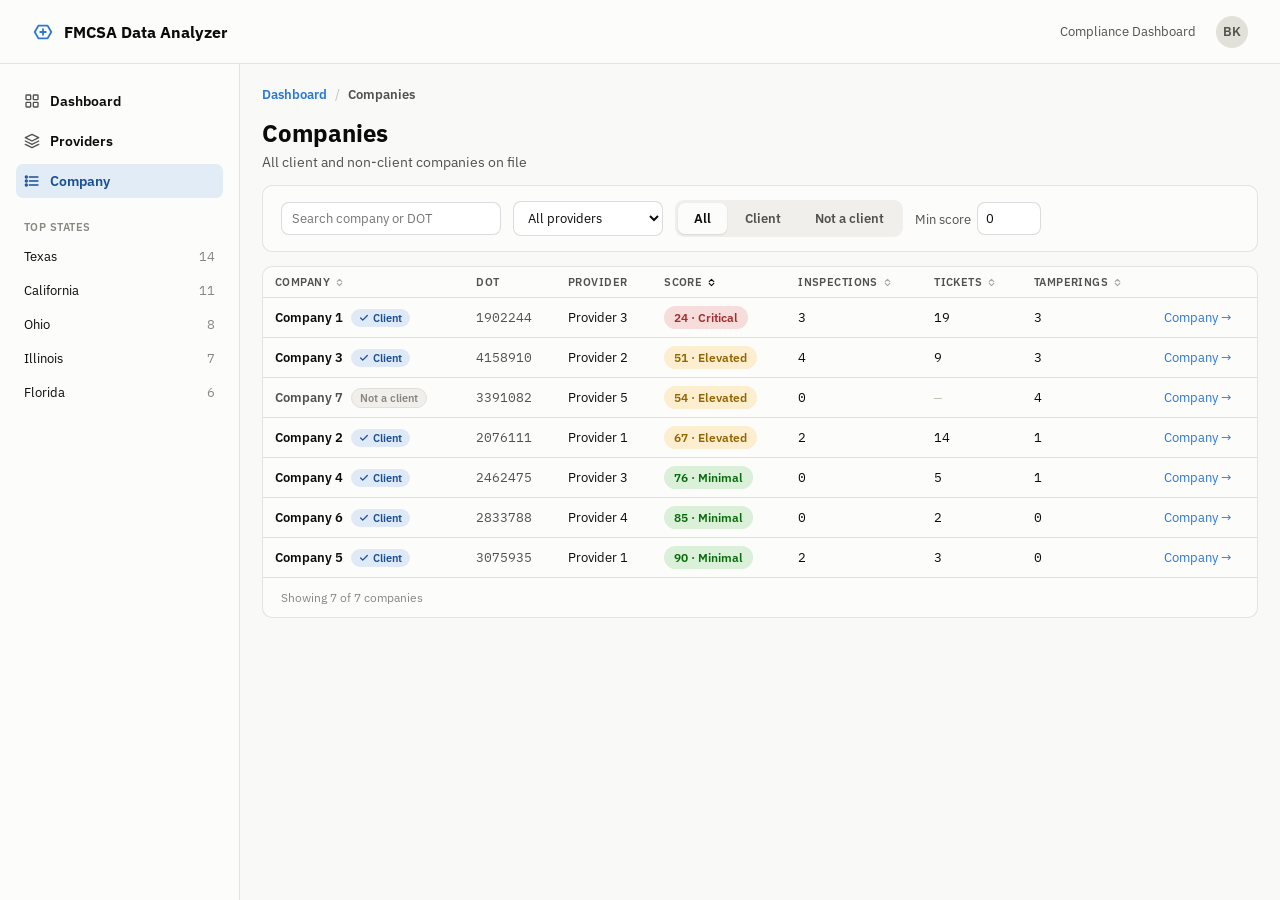
==== companies.html @ 4be702ac "Fix chart sizing, add VIN detail, add Companies directory" ====
<!doctype html>
<html lang="en">
<head>
<meta charset="utf-8">
<meta name="viewport" content="width=device-width, initial-scale=1">
<title>FMCSA Data Analyzer — Companies</title>
<link rel="stylesheet" href="css/style.css">
</head>
<body>
<div data-topbar></div>
<div class="app-shell">
  <div data-sidebar></div>
  <div class="main-content">
<div class="page">
  <div id="back"></div>

  <div>
    <h1 style="margin:0 0 4px 0; font-size:24px; font-weight:700;">Companies</h1>
    <div style="font-size:14px; color:#52514e;">All client and non-client companies on file</div>
  </div>

  <div class="card" style="padding:14px 18px; display:flex; align-items:center; gap:12px; flex-wrap:wrap;">
    <input id="search" class="select" style="min-width:220px; padding:7px 10px; font-size:13px;" placeholder="Search company or DOT">
    <select id="provider-filter" class="select" style="min-width:150px; padding:7px 10px; font-size:13px;">
      <option value="">All providers</option>
    </select>
    <div class="segmented" id="client-filter">
      <button data-val="" class="active">All</button>
      <button data-val="1">Client</button>
      <button data-val="0">Not a client</button>
    </div>
    <div style="display:flex; align-items:center; gap:6px; font-size:12.5px; color:#52514e;">
      Min score
      <input id="min-score" type="number" min="0" max="100" value="0" class="select" style="width:64px; padding:7px 8px; font-size:13px;">
    </div>
  </div>

  <div class="card" style="overflow:hidden;">
    <table>
      <thead>
        <tr>
          <th><span class="th-sort" data-sort="name">Company</span></th>
          <th>DOT</th>
          <th>Provider</th>
          <th><span class="th-sort" data-sort="score">Score</span></th>
          <th><span class="th-sort" data-sort="inspections">Inspections</span></th>
          <th><span class="th-sort" data-sort="tickets">Tickets</span></th>
          <th><span class="th-sort" data-sort="tamperings">Tamperings</span></th>
          <th></th>
        </tr>
      </thead>
      <tbody id="company-rows"></tbody>
    </table>
    <div id="company-count" style="padding:12px 18px; font-size:11.5px; color:#898781; border-top:1px solid #e1e0d9;"></div>
  </div>
</div>

  </div>
</div>

<script src="js/data.js"></script>
<script src="js/app.js"></script>
<script>
  document.getElementById('back').innerHTML = breadcrumb([
    { label: 'Dashboard', href: 'index.html' },
    { label: 'Companies' },
  ]);

  const providerFilterEl = document.getElementById('provider-filter');
  const searchEl = document.getElementById('search');
  const clientFilterEl = document.getElementById('client-filter');
  const minScoreEl = document.getElementById('min-score');
  const rowsEl = document.getElementById('company-rows');
  const countEl = document.getElementById('company-count');

  providerFilterEl.innerHTML = '<option value="">All providers</option>' +
    PROVIDERS.map(p => `<option value="${p.id}">${p.name}</option>`).join('');

  const withInspections = COMPANIES.map(c => ({ ...c, inspections: getInspectionsForCompany(c.dot).length }));

  let sortField = 'score';
  let sortDir = 1;
  let clientVal = '';

  function renderCompanies() {
    const providerVal = providerFilterEl.value;
    const q = searchEl.value.trim().toLowerCase();
    const minScore = Number(minScoreEl.value) || 0;

    let rows = withInspections.filter(c => {
      if (providerVal && c.provider !== providerVal) return false;
      if (clientVal !== '' && String(c.client ? 1 : 0) !== clientVal) return false;
      if (c.score < minScore) return false;
      if (q && !(c.name.toLowerCase().includes(q) || c.dot.includes(q))) return false;
      return true;
    });

    rows.sort((a, b) => {
      let av = a[sortField], bv = b[sortField];
      if (av === null) av = -1;
      if (bv === null) bv = -1;
      if (typeof av === 'string') return av.localeCompare(bv) * sortDir;
      return (av - bv) * sortDir;
    });

    rowsEl.innerHTML = rows.length ? rows.map(c => {
      const provider = getProvider(c.provider);
      return `
      <tr class="row-link" onclick="location.href='company.html?dot=${c.dot}'">
        <td>
          <div style="display:flex; align-items:center; gap:8px;">
            <span style="font-weight:600; ${c.client ? '' : 'color:#52514e;'}">${c.name}</span>
            ${clientBadge(c.client)}
          </div>
        </td>
        <td class="mono" style="color:#52514e;">${c.dot}</td>
        <td>${provider ? provider.name : '—'}</td>
        <td>${scorePill(c.score)}</td>
        <td class="mono">${c.inspections}</td>
        <td class="mono">${c.tickets === null ? '<span style="color:#c3c2b7;">—</span>' : c.tickets}</td>
        <td class="mono">${c.tamperings}</td>
        <td><a href="company.html?dot=${c.dot}">Company →</a></td>
      </tr>`;
    }).join('') : '';

    countEl.textContent = rows.length
      ? `Showing ${rows.length} of ${COMPANIES.length} companies`
      : '';
    if (!rows.length) {
      rowsEl.innerHTML = `<tr><td colspan="8"><div class="empty-state">No companies match these filters.</div></td></tr>`;
    }
  }

  document.querySelectorAll('.th-sort').forEach(el => {
    el.innerHTML += ' ' + icon(ICONS.sort, { size: 11, stroke: '#0b0b0b', sw: 2.5 });
    if (el.dataset.sort === 'score') el.classList.add('active');
    el.addEventListener('click', () => {
      const field = el.dataset.sort;
      if (sortField === field) sortDir *= -1; else { sortField = field; sortDir = 1; }
      document.querySelectorAll('.th-sort').forEach(e => e.classList.remove('active'));
      el.classList.add('active');
      renderCompanies();
    });
  });

  clientFilterEl.querySelectorAll('button').forEach(btn => {
    btn.addEventListener('click', () => {
      clientVal = btn.dataset.val;
      clientFilterEl.querySelectorAll('button').forEach(b => b.classList.remove('active'));
      btn.classList.add('active');
      renderCompanies();
    });
  });

  providerFilterEl.addEventListener('change', renderCompanies);
  searchEl.addEventListener('input', renderCompanies);
  minScoreEl.addEventListener('input', renderCompanies);

  renderCompanies();
</script>
</body>
</html>
---- css/style.css ----
@import url('https://fonts.googleapis.com/css2?family=IBM+Plex+Sans:wght@400;500;600;700&family=IBM+Plex+Mono:wght@500;600&display=swap');

* { box-sizing: border-box; }
html, body { margin: 0; padding: 0; }
body {
  font-family: "IBM Plex Sans", system-ui, -apple-system, sans-serif;
  color: #0b0b0b;
  background: #f9f9f7;
}
.mono { font-family: "IBM Plex Mono", ui-monospace, monospace; }
a { color: #2a78d6; text-decoration: none; }
a:hover { color: #184f95; }

.topbar {
  height: 64px; display: flex; align-items: center; justify-content: space-between;
  padding: 0 32px; background: #fcfcfb; border-bottom: 1px solid rgba(11,11,11,0.10);
  position: sticky; top: 0; z-index: 10;
}
.topbar .brand { display: flex; align-items: center; gap: 10px; font-weight: 700; font-size: 16px; }
.topbar .right { display: flex; align-items: center; gap: 20px; }
.avatar {
  width: 32px; height: 32px; border-radius: 999px; background: #e1e0d9;
  display: flex; align-items: center; justify-content: center; font-size: 13px; font-weight: 600; color: #52514e;
}

.app-shell { display: flex; align-items: flex-start; }

.sidebar {
  width: 240px; flex-shrink: 0; background: #fcfcfb; border-right: 1px solid rgba(11,11,11,0.10);
  min-height: calc(100vh - 64px); position: sticky; top: 64px; align-self: flex-start;
  padding: 20px 16px; display: flex; flex-direction: column; gap: 22px;
}
.sidebar-section { display: flex; flex-direction: column; gap: 6px; }
.sidebar-label { font-size: 11px; font-weight: 600; color: #898781; text-transform: uppercase; letter-spacing: 0.04em; padding: 0 8px; margin-bottom: 2px; }
.sidebar-link {
  display: flex; align-items: center; gap: 10px; padding: 8px 8px; border-radius: 7px;
  font-size: 13.5px; font-weight: 600; color: #0b0b0b;
}
.sidebar-link:hover { background: #f0efec; color: #0b0b0b; }
.sidebar-link.active { background: rgba(42,120,214,0.12); color: #184f95; }
.sidebar-link svg { flex-shrink: 0; }

.sidebar-search-wrap { position: relative; padding: 0 8px; }
.sidebar-search-input {
  width: 100%; padding: 8px 10px; border: 1px solid rgba(11,11,11,0.14); border-radius: 7px;
  font-size: 13px; font-family: inherit; background: #ffffff;
}
.sidebar-search-results {
  position: absolute; left: 8px; right: 8px; top: calc(100% + 4px);
  background: #fcfcfb; border: 1px solid rgba(11,11,11,0.14); border-radius: 8px;
  box-shadow: 0 4px 16px rgba(11,11,11,0.12); max-height: 280px; overflow-y: auto; z-index: 20;
}
.sidebar-search-results a { display: block; padding: 8px 10px; font-size: 12.5px; color: #0b0b0b; border-bottom: 1px solid #f0efec; }
.sidebar-search-results a:last-child { border-bottom: none; }
.sidebar-search-results a:hover { background: #f0efec; }
.sidebar-search-results .hint { padding: 8px 10px; font-size: 12px; color: #898781; }

.sidebar-state-row { display: flex; align-items: center; justify-content: space-between; padding: 6px 8px; border-radius: 7px; font-size: 12.5px; color: #0b0b0b; }
.sidebar-state-row:hover { background: #f0efec; }
.sidebar-state-row .n { color: #898781; }

.main-content { flex: 1; min-width: 0; }

.page { max-width: 1440px; margin: 0 auto; padding: 22px; display: flex; flex-direction: column; gap: 14px; font-size: 13.5px; }
.page.narrow { max-width: 1200px; }
.page.narrower { max-width: 1100px; }

@media (max-width: 900px) {
  .sidebar { display: none; }
}

.back-link { display: flex; align-items: center; gap: 6px; font-size: 13px; font-weight: 600; }

.crumbs { display: flex; align-items: center; gap: 8px; font-size: 13px; flex-wrap: wrap; }
.crumbs a { font-weight: 600; }
.crumbs .crumb-current { color: #52514e; font-weight: 600; }
.crumbs .crumb-sep { color: #c3c2b7; }

.card { background: #fcfcfb; border: 1px solid rgba(11,11,11,0.10); border-radius: 10px; }

table { border-collapse: collapse; width: 100%; font-size: 13px; }
th { text-align: left; font-weight: 600; color: #52514e; font-size: 11px; text-transform: uppercase; letter-spacing: 0.04em; }
td, th { padding: 8px 12px; border-bottom: 1px solid #e1e0d9; }
tr:last-child td { border-bottom: none; }
tr.row-link { cursor: pointer; }
tr.row-link:hover { background: #f4f3f0; }

.tabs { display: flex; gap: 2px; border-bottom: 1px solid #e1e0d9; padding: 0 6px; overflow-x: auto; }
.tab-btn {
  padding: 9px 12px; font-size: 12.5px; font-weight: 600; color: #898781; background: none; border: none;
  border-bottom: 2px solid transparent; cursor: pointer; font-family: inherit; margin-bottom: -1px; white-space: nowrap;
}
.tab-btn:hover { color: #0b0b0b; }
.tab-btn.active { color: #184f95; border-bottom-color: #2a78d6; }
.tab-count { margin-left: 5px; font-size: 10.5px; color: #898781; background: #f0efec; padding: 1px 6px; border-radius: 999px; }
.tab-btn.active .tab-count { color: #184f95; background: rgba(42,120,214,0.14); }
.tab-panel { padding: 4px 0; }

.exp-row td { cursor: pointer; }
.exp-panel-row td { padding: 0; border-bottom: 1px solid #e1e0d9; background: #f6f5f2; }
.exp-panel-inner { padding: 12px 18px; display: flex; flex-direction: column; gap: 8px; }
.chev { transition: transform .15s ease; flex-shrink: 0; }
.chev.open { transform: rotate(90deg); }

.copy-btn {
  display: inline-flex; align-items: center; justify-content: center; padding: 2px; margin-left: 2px;
  border: none; background: none; cursor: pointer; border-radius: 4px; vertical-align: middle;
}
.copy-btn:hover { background: #e9e8e3; }

.pill { display: inline-flex; align-items: center; gap: 6px; padding: 4px 10px; border-radius: 999px; font-size: 12px; font-weight: 600; white-space: nowrap; }
.pill-minimal { background: rgba(12,163,12,0.14); color: #0a6b0a; }
.pill-elevated { background: rgba(250,178,25,0.20); color: #946400; }
.pill-elevated-alt { background: rgba(236,131,90,0.18); color: #9c3d1c; }
.pill-critical { background: rgba(208,59,59,0.16); color: #a12e2e; }
.pill-info { background: rgba(42,120,214,0.14); color: #184f95; }

.client-badge { display: inline-flex; align-items: center; gap: 4px; padding: 2px 8px; border-radius: 999px; font-size: 11px; font-weight: 600; }
.client-yes { background: rgba(42,120,214,0.14); color: #184f95; }
.client-no { background: #f0efec; color: #898781; border: 1px solid #e1e0d9; }

.btn {
  display: inline-flex; align-items: center; gap: 8px; padding: 9px 16px; border-radius: 8px;
  font-size: 14px; font-weight: 600; border: 1px solid rgba(11,11,11,0.14); background: #fcfcfb; color: #0b0b0b; cursor: pointer;
}
.btn:hover { background: #f4f3f0; }

select.select, input.select {
  display: flex; align-items: center; padding: 9px 12px; border: 1px solid rgba(11,11,11,0.14);
  border-radius: 8px; background: #ffffff; font-size: 14px; font-family: inherit; color: #0b0b0b;
}

.th-sort { display: inline-flex; align-items: center; gap: 4px; cursor: pointer; user-select: none; }
.th-sort svg { opacity: 0.35; }
.th-sort.active svg { opacity: 1; }

.rank-row { display: flex; align-items: center; gap: 12px; padding: 2px 0; color: inherit; }
.rank-num { width: 20px; font-size: 12px; color: #898781; font-weight: 600; flex-shrink: 0; }
.rank-name { width: 150px; font-size: 13px; flex-shrink: 0; overflow: hidden; text-overflow: ellipsis; white-space: nowrap; }
.rank-track { flex: 1; height: 10px; border-radius: 4px; background: #e1e0d9; overflow: hidden; }
.rank-fill { height: 100%; border-radius: 4px; transition: width .25s ease; }
.rank-val { width: 44px; text-align: right; font-size: 13px; flex-shrink: 0; }

.segmented { display: inline-flex; padding: 3px; background: #f0efec; border-radius: 9px; gap: 2px; }
.segmented button {
  padding: 7px 16px; border-radius: 7px; font-size: 13px; font-weight: 600; color: #52514e;
  background: none; border: none; cursor: pointer; font-family: inherit;
}
.segmented button.active { background: #fcfcfb; color: #0b0b0b; box-shadow: 0 1px 2px rgba(11,11,11,0.10); }

.kv { display: flex; flex-direction: column; gap: 4px; }
.kv .k { font-size: 11px; color: #898781; text-transform: uppercase; letter-spacing: 0.04em; }
.kv .v { font-size: 14px; font-weight: 600; }

.step { display: flex; gap: 14px; padding: 14px 0; border-bottom: 1px solid #e1e0d9; }
.step:last-child { border-bottom: none; }
.step .dot { width: 10px; height: 10px; border-radius: 999px; margin-top: 5px; flex-shrink: 0; }

.notice {
  padding: 12px 16px; display: flex; align-items: center; gap: 10px;
  background: #fdf5ec; border: 1px solid rgba(217,89,38,0.25); border-radius: 10px;
}
.notice .text { font-size: 12px; color: #52514e; }

.section-head { padding: 12px 14px; border-bottom: 1px solid #e1e0d9; display: flex; align-items: center; justify-content: space-between; }
.fresh { display: flex; align-items: center; gap: 6px; font-size: 10.5px; color: #898781; }

.empty-state { padding: 24px 18px; text-align: center; color: #898781; font-size: 12.5px; }
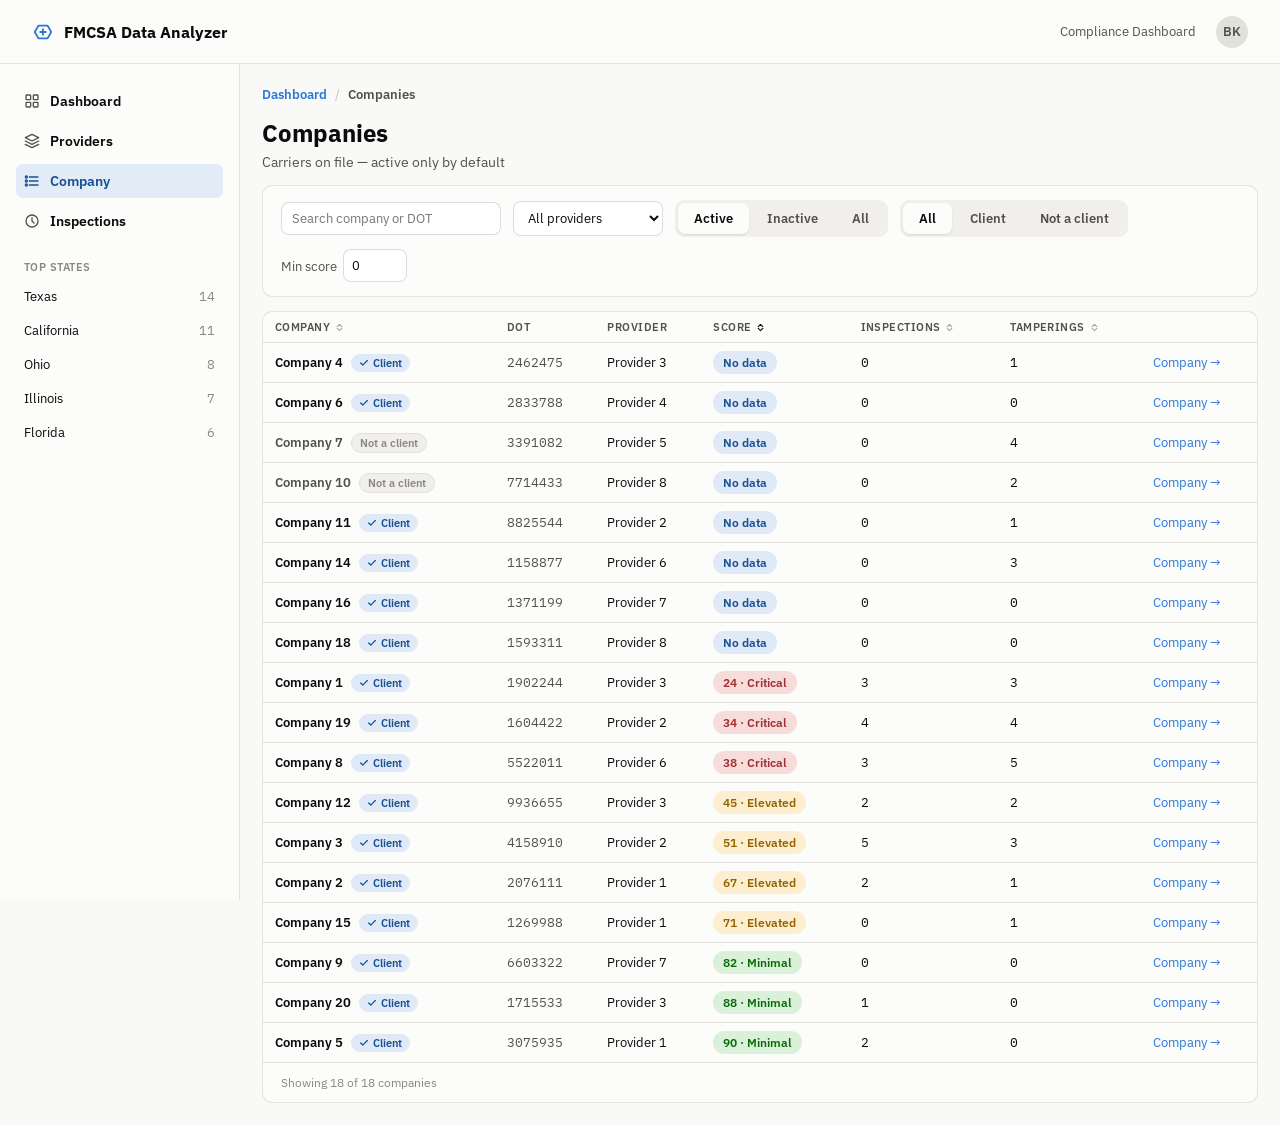
==== commit a11ea995: "Update prototype to match production app" ====
--- a/companies.html
+++ b/companies.html
@@ -16,7 +16,7 @@
 
   <div>
     <h1 style="margin:0 0 4px 0; font-size:24px; font-weight:700;">Companies</h1>
-    <div style="font-size:14px; color:#52514e;">All client and non-client companies on file</div>
+    <div style="font-size:14px; color:#52514e;">Carriers on file — active only by default</div>
   </div>
 
   <div class="card" style="padding:14px 18px; display:flex; align-items:center; gap:12px; flex-wrap:wrap;">
@@ -24,6 +24,11 @@
     <select id="provider-filter" class="select" style="min-width:150px; padding:7px 10px; font-size:13px;">
       <option value="">All providers</option>
     </select>
+    <div class="segmented" id="status-filter">
+      <button data-val="active" class="active">Active</button>
+      <button data-val="inactive">Inactive</button>
+      <button data-val="all">All</button>
+    </div>
     <div class="segmented" id="client-filter">
       <button data-val="" class="active">All</button>
       <button data-val="1">Client</button>
@@ -42,9 +47,8 @@
           <th><span class="th-sort" data-sort="name">Company</span></th>
           <th>DOT</th>
           <th>Provider</th>
-          <th><span class="th-sort" data-sort="score">Score</span></th>
+          <th><span class="th-sort active" data-sort="score">Score</span></th>
           <th><span class="th-sort" data-sort="inspections">Inspections</span></th>
-          <th><span class="th-sort" data-sort="tickets">Tickets</span></th>
           <th><span class="th-sort" data-sort="tamperings">Tamperings</span></th>
           <th></th>
         </tr>
@@ -69,6 +73,7 @@
   const providerFilterEl = document.getElementById('provider-filter');
   const searchEl = document.getElementById('search');
   const clientFilterEl = document.getElementById('client-filter');
+  const statusFilterEl = document.getElementById('status-filter');
   const minScoreEl = document.getElementById('min-score');
   const rowsEl = document.getElementById('company-rows');
   const countEl = document.getElementById('company-count');
@@ -81,13 +86,17 @@
   let sortField = 'score';
   let sortDir = 1;
   let clientVal = '';
+  let statusVal = 'active';
 
   function renderCompanies() {
     const providerVal = providerFilterEl.value;
     const q = searchEl.value.trim().toLowerCase();
     const minScore = Number(minScoreEl.value) || 0;
 
-    let rows = withInspections.filter(c => {
+    const inScope = withInspections.filter(c =>
+      statusVal === 'active' ? c.active : statusVal === 'inactive' ? !c.active : true);
+
+    let rows = inScope.filter(c => {
       if (providerVal && c.provider !== providerVal) return false;
       if (clientVal !== '' && String(c.client ? 1 : 0) !== clientVal) return false;
       if (c.score < minScore) return false;
@@ -97,8 +106,6 @@
 
     rows.sort((a, b) => {
       let av = a[sortField], bv = b[sortField];
-      if (av === null) av = -1;
-      if (bv === null) bv = -1;
       if (typeof av === 'string') return av.localeCompare(bv) * sortDir;
       return (av - bv) * sortDir;
     });
@@ -115,25 +122,23 @@
         </td>
         <td class="mono" style="color:#52514e;">${c.dot}</td>
         <td>${provider ? provider.name : '—'}</td>
-        <td>${scorePill(c.score)}</td>
+        <td>${scorePill(c.score, c.hasDetail)}</td>
         <td class="mono">${c.inspections}</td>
-        <td class="mono">${c.tickets === null ? '<span style="color:#c3c2b7;">—</span>' : c.tickets}</td>
         <td class="mono">${c.tamperings}</td>
         <td><a href="company.html?dot=${c.dot}">Company →</a></td>
       </tr>`;
     }).join('') : '';
 
     countEl.textContent = rows.length
-      ? `Showing ${rows.length} of ${COMPANIES.length} companies`
+      ? `Showing ${rows.length} of ${inScope.length} companies`
       : '';
     if (!rows.length) {
-      rowsEl.innerHTML = `<tr><td colspan="8"><div class="empty-state">No companies match these filters.</div></td></tr>`;
+      rowsEl.innerHTML = `<tr><td colspan="7"><div class="empty-state">No companies match these filters.</div></td></tr>`;
     }
   }
 
   document.querySelectorAll('.th-sort').forEach(el => {
     el.innerHTML += ' ' + icon(ICONS.sort, { size: 11, stroke: '#0b0b0b', sw: 2.5 });
-    if (el.dataset.sort === 'score') el.classList.add('active');
     el.addEventListener('click', () => {
       const field = el.dataset.sort;
       if (sortField === field) sortDir *= -1; else { sortField = field; sortDir = 1; }
@@ -152,6 +157,15 @@
     });
   });
 
+  statusFilterEl.querySelectorAll('button').forEach(btn => {
+    btn.addEventListener('click', () => {
+      statusVal = btn.dataset.val;
+      statusFilterEl.querySelectorAll('button').forEach(b => b.classList.remove('active'));
+      btn.classList.add('active');
+      renderCompanies();
+    });
+  });
+
   providerFilterEl.addEventListener('change', renderCompanies);
   searchEl.addEventListener('input', renderCompanies);
   minScoreEl.addEventListener('input', renderCompanies);
--- a/css/style.css
+++ b/css/style.css
@@ -124,6 +124,8 @@
   font-size: 14px; font-weight: 600; border: 1px solid rgba(11,11,11,0.14); background: #fcfcfb; color: #0b0b0b; cursor: pointer;
 }
 .btn:hover { background: #f4f3f0; }
+.btn:disabled { opacity: 0.4; cursor: not-allowed; }
+.btn:disabled:hover { background: #fcfcfb; }
 
 select.select, input.select {
   display: flex; align-items: center; padding: 9px 12px; border: 1px solid rgba(11,11,11,0.14);
